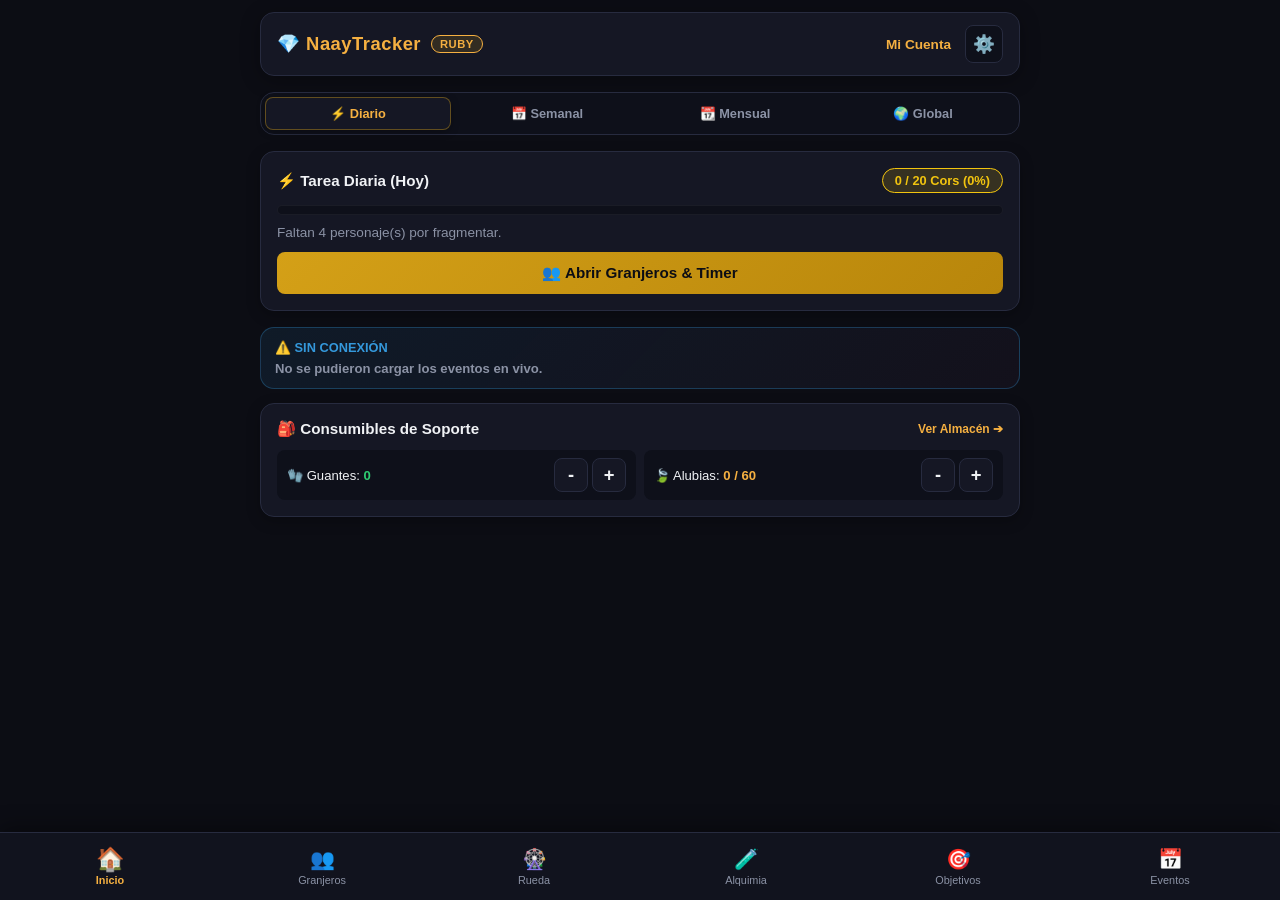
==== index.html @ fb955fca "feat(pwa): add 192/512 PNG icons, PWA install prompt button, and disable touch-to-search/text select" ====
<!DOCTYPE html>
<html lang="es">
<head>
  <meta charset="UTF-8">
  <meta http-equiv="refresh" content="0; url=./pwa/">
  <script>location.replace("./pwa/");</script>
  <title>Cargando NaayTracker...</title>
</head>
<body>
  <p>Redirigiendo a <a href="./pwa/">NaayTracker PWA</a>...</p>
</body>
</html>
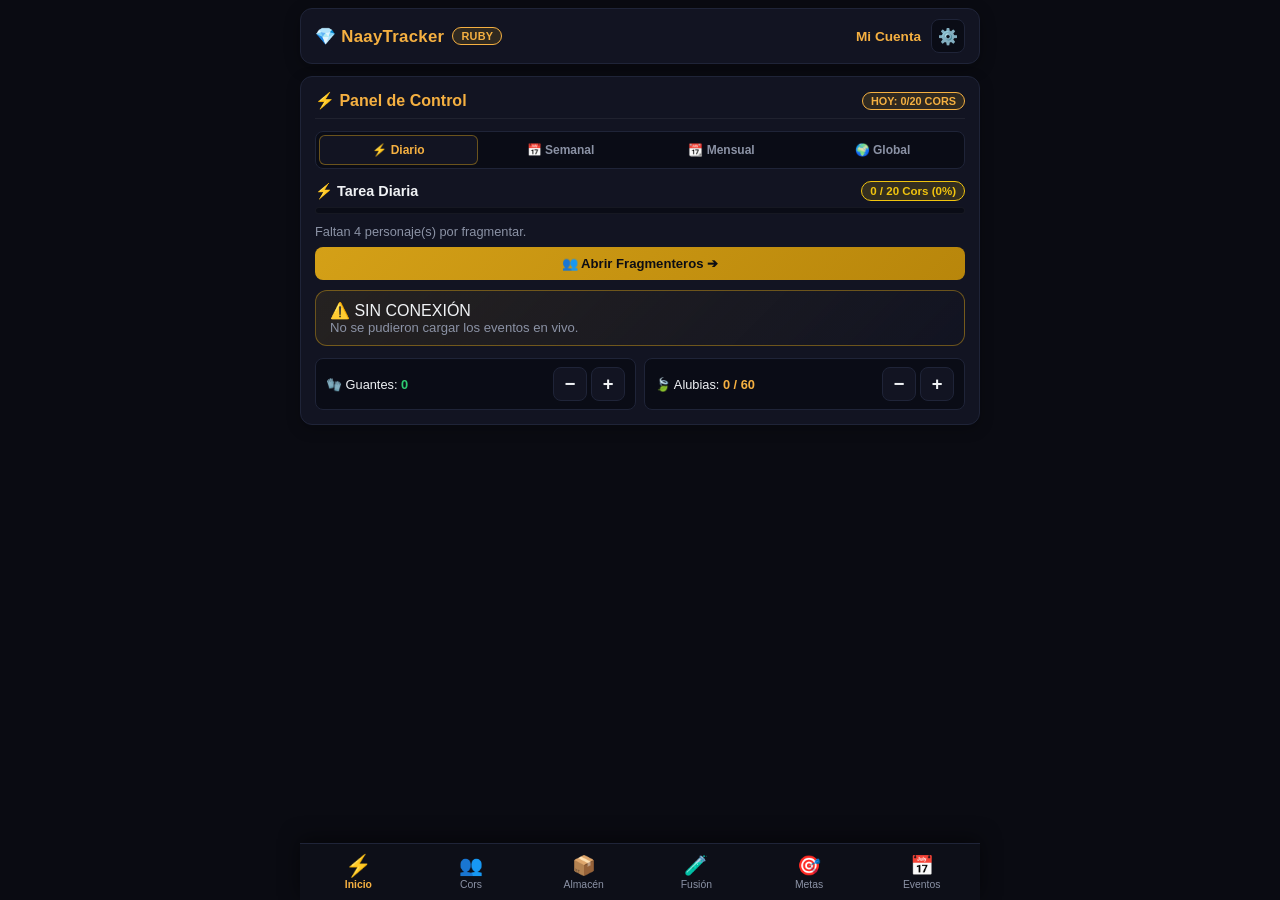
==== commit c0acb4ba: "feat(ui): redesign for full responsive mobile-first UI, eliminate text clutter, add segmented sub-ta" ====
--- a/index.html
+++ b/index.html
@@ -10,3 +10,4 @@
   <p>Redirigiendo a <a href="./pwa/">NaayTracker PWA</a>...</p>
 </body>
 </html>
+
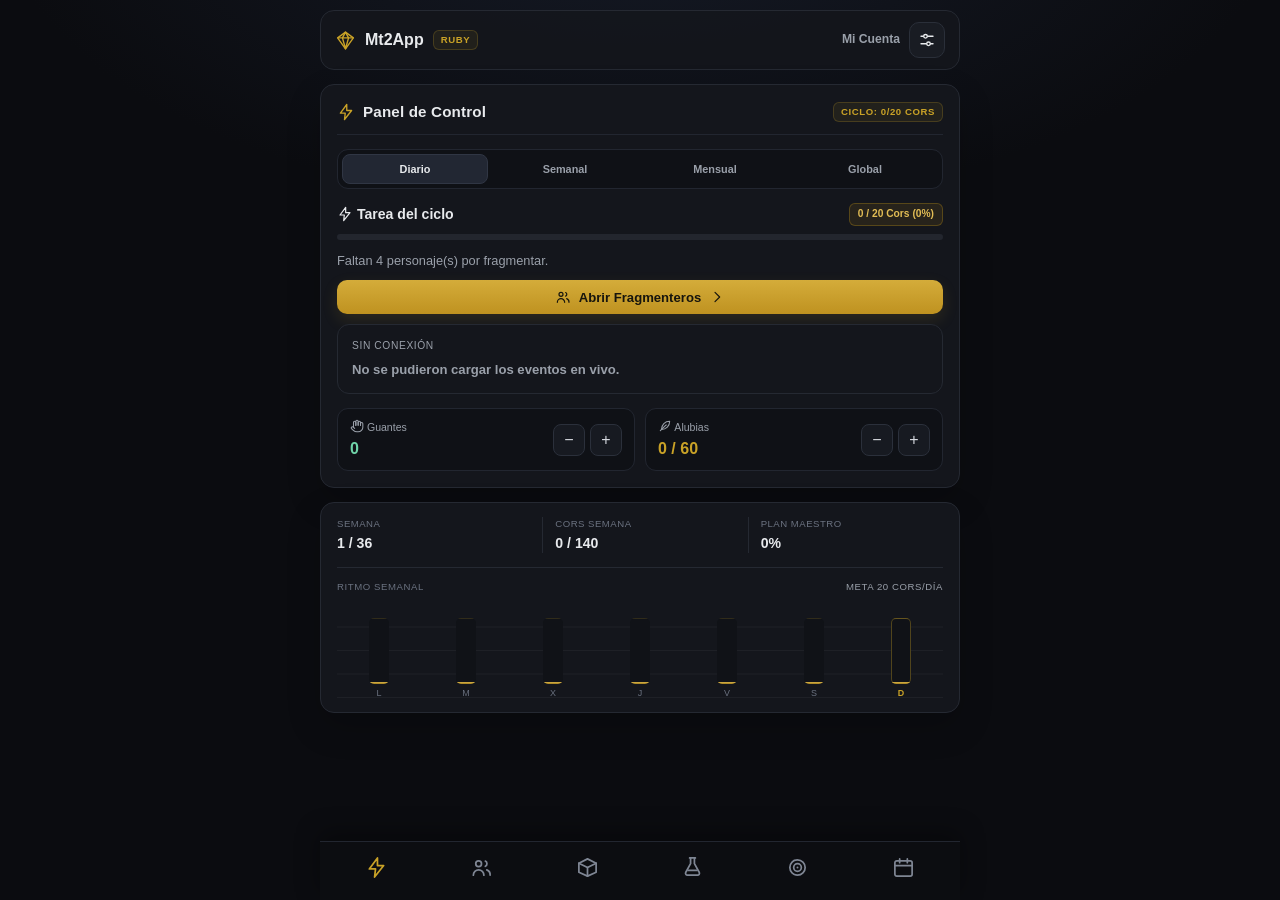
==== commit b85466fc: "refactor: rename app to Mt2App and refine plan stages 4-5" ====
--- a/index.html
+++ b/index.html
@@ -4,10 +4,10 @@
   <meta charset="UTF-8">
   <meta http-equiv="refresh" content="0; url=./pwa/">
   <script>location.replace("./pwa/");</script>
-  <title>Cargando NaayTracker...</title>
+  <title>Cargando Mt2App...</title>
 </head>
 <body>
-  <p>Redirigiendo a <a href="./pwa/">NaayTracker PWA</a>...</p>
+  <p>Redirigiendo a <a href="./pwa/">Mt2App PWA</a>...</p>
 </body>
 </html>
 
